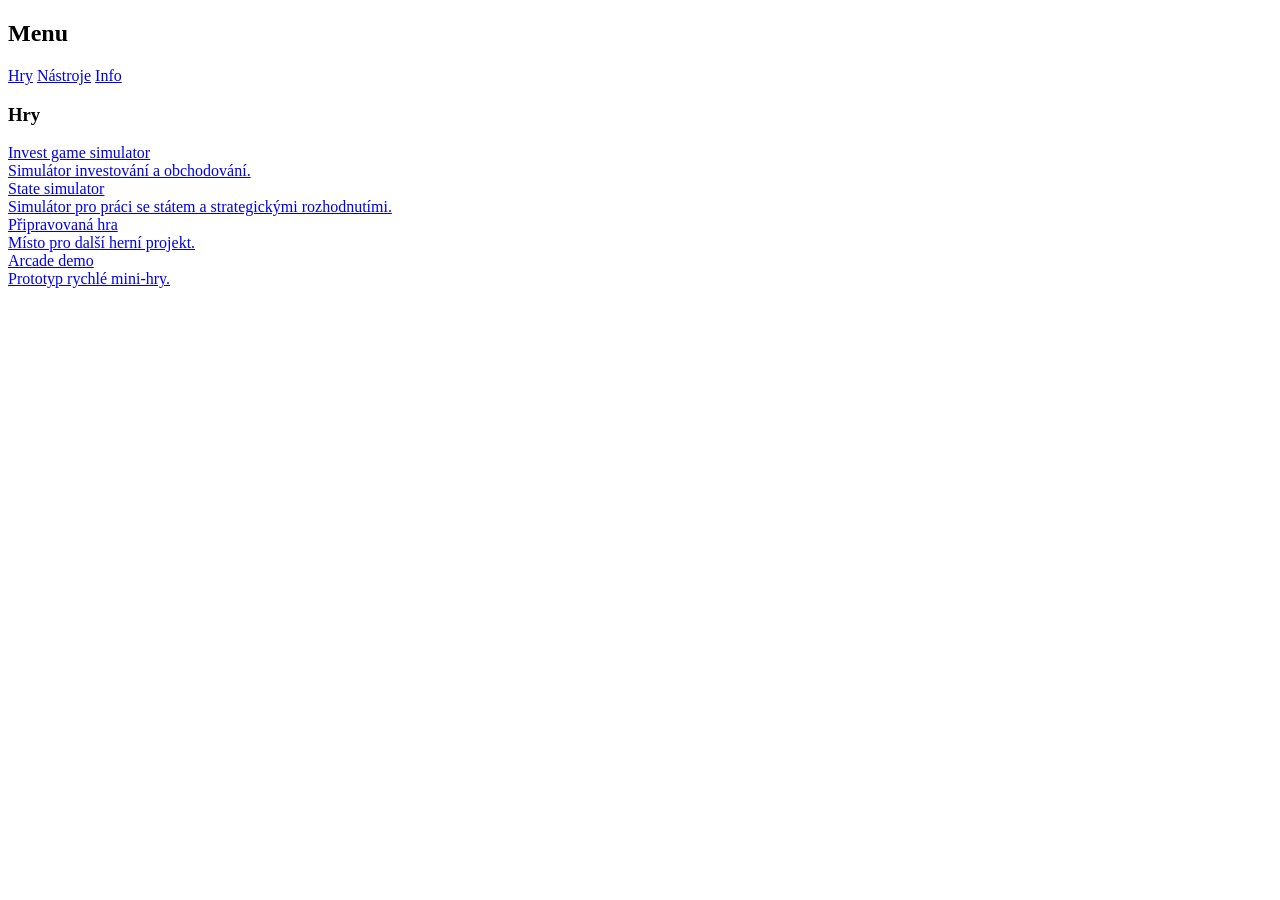
==== hry.html @ 790db349 "Add initial HTML structure for hry page" ====
<!DOCTYPE html>
<html lang="cs">
<head>
  <meta charset="UTF-8" />
  <meta name="viewport" content="width=device-width, initial-scale=1.0" />
  <title>KubaLabs | Hry</title>
  <link rel="stylesheet" href="styles.css" />
</head>
<body>
  <div class="layout">
    <aside class="sidebar" aria-label="Boční menu">
      <h2>Menu</h2>
      <a class="nav-btn active" href="hry.html">Hry</a>
      <a class="nav-btn" href="nastroje.html">Nástroje</a>
      <a class="nav-btn" href="index.html">Info</a>
    </aside>

    <div class="content">
      <section class="card" aria-label="Karta Hry">
        <h3>Hry</h3>
        <div class="tiles">
          <a class="tile" href="https://jakubmich97-droid.github.io/trading/" target="_blank" rel="noopener noreferrer">
            <div class="tile-title">Invest game simulator</div>
            <div class="tile-desc">Simulátor investování a obchodování.</div>
          </a>

          <a class="tile" href="https://jakubmich97-droid.github.io/state/" target="_blank" rel="noopener noreferrer">
            <div class="tile-title">State simulator</div>
            <div class="tile-desc">Simulátor pro práci se státem a strategickými rozhodnutími.</div>
          </a>

          <a class="tile" href="#" aria-disabled="true">
            <div class="tile-title">Připravovaná hra</div>
            <div class="tile-desc">Místo pro další herní projekt.</div>
          </a>

          <a class="tile" href="#" aria-disabled="true">
            <div class="tile-title">Arcade demo</div>
            <div class="tile-desc">Prototyp rychlé mini-hry.</div>
          </a>
        </div>
      </section>
    </div>
  </div>
</body>
</html>
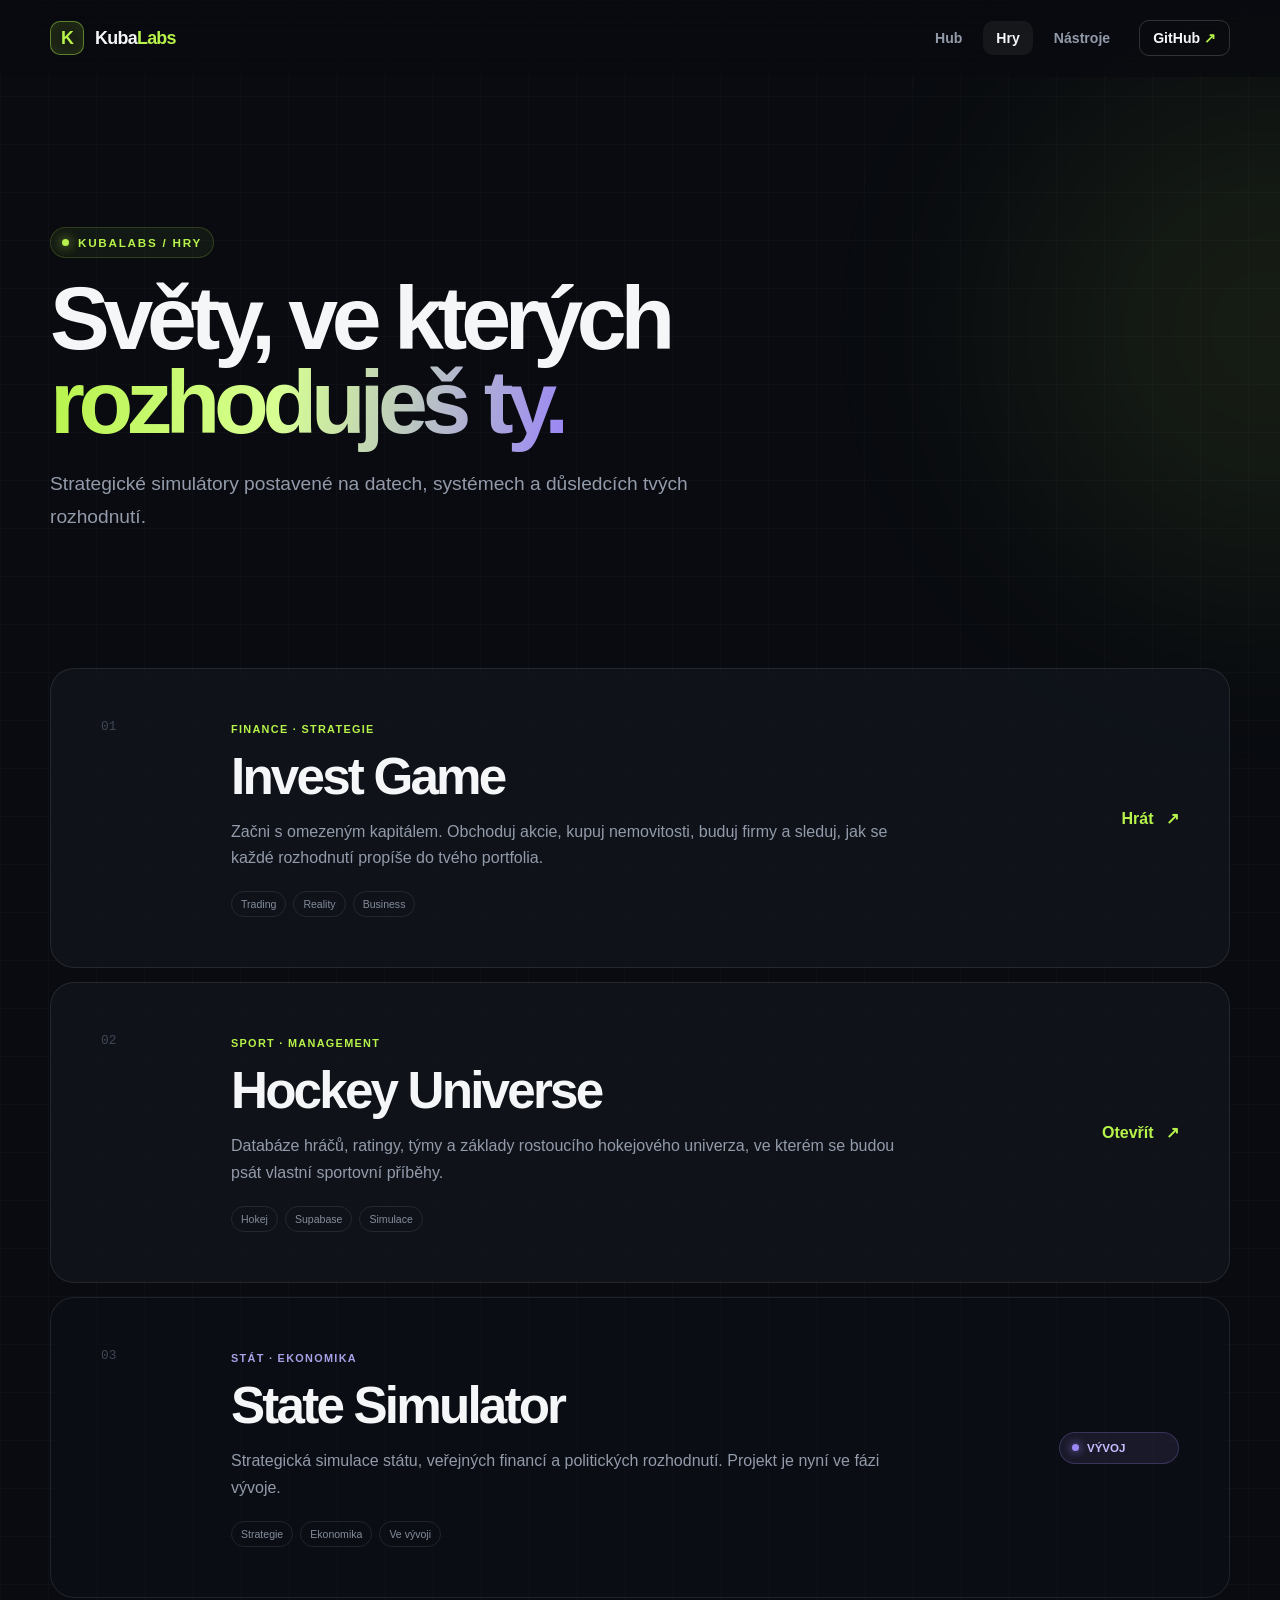
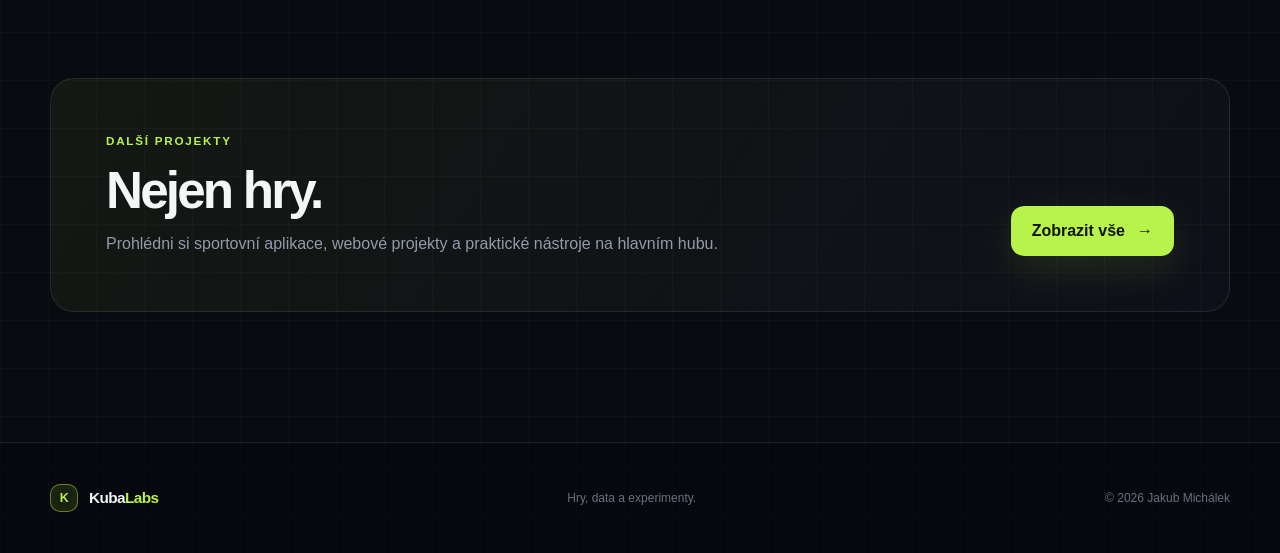
==== commit 946972b5: "Redesign the games showcase" ====
--- a/hry.html
+++ b/hry.html
@@ -1,46 +1,61 @@
 <!DOCTYPE html>
 <html lang="cs">
 <head>
-  <meta charset="UTF-8" />
-  <meta name="viewport" content="width=device-width, initial-scale=1.0" />
-  <title>KubaLabs | Hry</title>
-  <link rel="stylesheet" href="styles.css" />
+  <meta charset="UTF-8">
+  <meta name="viewport" content="width=device-width, initial-scale=1">
+  <meta name="theme-color" content="#090b10">
+  <meta name="description" content="Hry a simulátory z dílny KubaLabs.">
+  <title>KubaLabs | Hry a simulátory</title>
+  <link rel="icon" href="favicon.svg" type="image/svg+xml">
+  <link rel="manifest" href="site.webmanifest">
+  <link rel="stylesheet" href="styles.css">
+  <script src="app.js" defer></script>
 </head>
 <body>
-  <div class="layout">
-    <aside class="sidebar" aria-label="Boční menu">
-      <h2>Menu</h2>
-      <a class="nav-btn active" href="hry.html">Hry</a>
-      <a class="nav-btn" href="nastroje.html">Nástroje</a>
-      <a class="nav-btn" href="index.html">Info</a>
-    </aside>
+  <a class="skip-link" href="#main">Přeskočit na obsah</a>
+  <div class="ambient ambient-one" aria-hidden="true"></div>
+  <header class="site-header">
+    <div class="nav-shell">
+      <a class="brand" href="index.html"><span class="brand-mark">K</span><span>Kuba<span>Labs</span></span></a>
+      <button class="menu-toggle" type="button" aria-expanded="false" aria-controls="main-nav"><span></span><span></span><span></span><span class="sr-only">Otevřít menu</span></button>
+      <nav class="main-nav" id="main-nav" aria-label="Hlavní navigace">
+        <a href="index.html">Hub</a><a class="active" href="hry.html">Hry</a><a href="nastroje.html">Nástroje</a>
+        <a class="nav-github" href="https://github.com/jakubmich97-droid" target="_blank" rel="noopener noreferrer">GitHub <span>↗</span></a>
+      </nav>
+    </div>
+  </header>
 
-    <div class="content">
-      <section class="card" aria-label="Karta Hry">
-        <h3>Hry</h3>
-        <div class="tiles">
-          <a class="tile" href="https://jakubmich97-droid.github.io/trading/" target="_blank" rel="noopener noreferrer">
-            <div class="tile-title">Invest game simulator</div>
-            <div class="tile-desc">Simulátor investování a obchodování.</div>
-          </a>
+  <main id="main" class="subpage page-shell">
+    <section class="subpage-hero reveal">
+      <div class="eyebrow"><span class="status-dot"></span> KubaLabs / Hry</div>
+      <h1>Světy, ve kterých<br><span class="gradient-text">rozhoduješ ty.</span></h1>
+      <p>Strategické simulátory postavené na datech, systémech a důsledcích tvých rozhodnutí.</p>
+    </section>
 
-          <a class="tile" href="https://jakubmich97-droid.github.io/state/" target="_blank" rel="noopener noreferrer">
-            <div class="tile-title">State simulator</div>
-            <div class="tile-desc">Simulátor pro práci se státem a strategickými rozhodnutími.</div>
-          </a>
+    <section class="showcase-list">
+      <a class="showcase-card reveal" href="https://jakubmich97-droid.github.io/trading/" target="_blank" rel="noopener noreferrer">
+        <div class="showcase-number">01</div>
+        <div class="showcase-copy"><span>Finance · Strategie</span><h2>Invest Game</h2><p>Začni s omezeným kapitálem. Obchoduj akcie, kupuj nemovitosti, buduj firmy a sleduj, jak se každé rozhodnutí propíše do tvého portfolia.</p><div class="tag-list"><span>Trading</span><span>Reality</span><span>Business</span></div></div>
+        <div class="showcase-action">Hrát <span>↗</span></div>
+      </a>
+      <a class="showcase-card reveal" href="https://jakubmich97-droid.github.io/hokej_hra/" target="_blank" rel="noopener noreferrer">
+        <div class="showcase-number">02</div>
+        <div class="showcase-copy"><span>Sport · Management</span><h2>Hockey Universe</h2><p>Databáze hráčů, ratingy, týmy a základy rostoucího hokejového univerza, ve kterém se budou psát vlastní sportovní příběhy.</p><div class="tag-list"><span>Hokej</span><span>Supabase</span><span>Simulace</span></div></div>
+        <div class="showcase-action">Otevřít <span>↗</span></div>
+      </a>
+      <article class="showcase-card muted-card reveal">
+        <div class="showcase-number">03</div>
+        <div class="showcase-copy"><span>Stát · Ekonomika</span><h2>State Simulator</h2><p>Strategická simulace státu, veřejných financí a politických rozhodnutí. Projekt je nyní ve fázi vývoje.</p><div class="tag-list"><span>Strategie</span><span>Ekonomika</span><span>Ve vývoji</span></div></div>
+        <div class="development-pill"><span></span> Vývoj</div>
+      </article>
+    </section>
 
-          <a class="tile" href="#" aria-disabled="true">
-            <div class="tile-title">Připravovaná hra</div>
-            <div class="tile-desc">Místo pro další herní projekt.</div>
-          </a>
+    <section class="cta-band reveal">
+      <div><p class="section-kicker">Další projekty</p><h2>Nejen hry.</h2><p>Prohlédni si sportovní aplikace, webové projekty a praktické nástroje na hlavním hubu.</p></div>
+      <a class="button primary" href="index.html#projekty">Zobrazit vše <span>→</span></a>
+    </section>
+  </main>
 
-          <a class="tile" href="#" aria-disabled="true">
-            <div class="tile-title">Arcade demo</div>
-            <div class="tile-desc">Prototyp rychlé mini-hry.</div>
-          </a>
-        </div>
-      </section>
-    </div>
-  </div>
+  <footer class="site-footer"><div class="page-shell"><a class="brand compact" href="index.html"><span class="brand-mark">K</span><span>Kuba<span>Labs</span></span></a><p>Hry, data a experimenty.</p><span>© <span data-current-year>2026</span> Jakub Michálek</span></div></footer>
 </body>
 </html>
--- a/styles.css
+++ b/styles.css
@@ -0,0 +1,811 @@
+:root {
+  --bg: #090b10;
+  --bg-soft: #0e1118;
+  --panel: rgba(18, 22, 31, 0.82);
+  --panel-solid: #12161f;
+  --line: rgba(255, 255, 255, 0.09);
+  --line-strong: rgba(255, 255, 255, 0.16);
+  --text: #f4f6f8;
+  --muted: #939baa;
+  --green: #b7f34a;
+  --green-dark: #8fd121;
+  --violet: #9b87f5;
+  --blue: #52c7ff;
+  --orange: #ff9d57;
+  --danger: #ff7f8d;
+  --max: 1180px;
+  --radius: 24px;
+  --shadow: 0 30px 80px rgba(0, 0, 0, 0.35);
+}
+
+* { box-sizing: border-box; }
+html { scroll-behavior: smooth; }
+body {
+  margin: 0;
+  min-height: 100vh;
+  overflow-x: hidden;
+  background:
+    linear-gradient(rgba(255,255,255,.018) 1px, transparent 1px),
+    linear-gradient(90deg, rgba(255,255,255,.018) 1px, transparent 1px),
+    var(--bg);
+  background-size: 48px 48px;
+  color: var(--text);
+  font-family: Inter, ui-sans-serif, -apple-system, BlinkMacSystemFont, "Segoe UI", sans-serif;
+  -webkit-font-smoothing: antialiased;
+}
+
+a { color: inherit; }
+button, input { font: inherit; }
+button, a { -webkit-tap-highlight-color: transparent; }
+::selection { background: var(--green); color: #11140c; }
+
+.sr-only {
+  position: absolute;
+  width: 1px;
+  height: 1px;
+  padding: 0;
+  margin: -1px;
+  overflow: hidden;
+  clip: rect(0, 0, 0, 0);
+  white-space: nowrap;
+  border: 0;
+}
+
+.skip-link {
+  position: fixed;
+  z-index: 999;
+  top: 12px;
+  left: 12px;
+  padding: 10px 14px;
+  border-radius: 10px;
+  background: var(--green);
+  color: #0b0e08;
+  font-weight: 800;
+  transform: translateY(-150%);
+}
+.skip-link:focus { transform: translateY(0); }
+
+.page-shell, .nav-shell {
+  width: min(var(--max), calc(100% - 40px));
+  margin-inline: auto;
+}
+
+.ambient {
+  position: fixed;
+  z-index: -1;
+  width: 520px;
+  height: 520px;
+  border-radius: 50%;
+  filter: blur(120px);
+  opacity: .08;
+  pointer-events: none;
+}
+.ambient-one { top: 70px; right: -250px; background: var(--green); }
+.ambient-two { bottom: 0; left: -280px; background: var(--violet); }
+
+.site-header {
+  position: sticky;
+  z-index: 100;
+  top: 0;
+  border-bottom: 1px solid transparent;
+  background: rgba(9, 11, 16, .72);
+  backdrop-filter: blur(18px);
+  transition: border-color .25s ease;
+}
+.site-header.scrolled { border-color: var(--line); }
+.nav-shell {
+  min-height: 76px;
+  display: flex;
+  align-items: center;
+  justify-content: space-between;
+}
+.brand {
+  display: inline-flex;
+  align-items: center;
+  gap: 11px;
+  color: var(--text);
+  font-size: 1.12rem;
+  font-weight: 850;
+  letter-spacing: -.04em;
+  text-decoration: none;
+}
+.brand > span:last-child > span { color: var(--green); }
+.brand-mark {
+  width: 34px;
+  height: 34px;
+  display: grid;
+  place-items: center;
+  border: 1px solid rgba(183, 243, 74, .45);
+  border-radius: 10px;
+  background: rgba(183, 243, 74, .1);
+  color: var(--green);
+  font-weight: 900;
+  box-shadow: inset 0 0 14px rgba(183, 243, 74, .06);
+}
+.main-nav {
+  display: flex;
+  align-items: center;
+  gap: 8px;
+}
+.main-nav a {
+  padding: 9px 13px;
+  border-radius: 10px;
+  color: var(--muted);
+  font-size: .88rem;
+  font-weight: 700;
+  text-decoration: none;
+  transition: color .2s ease, background .2s ease;
+}
+.main-nav a:hover, .main-nav a.active {
+  background: rgba(255, 255, 255, .055);
+  color: var(--text);
+}
+.main-nav .nav-github {
+  margin-left: 8px;
+  border: 1px solid var(--line-strong);
+  color: var(--text);
+}
+.nav-github span { color: var(--green); }
+.menu-toggle {
+  width: 42px;
+  height: 42px;
+  display: none;
+  border: 1px solid var(--line);
+  border-radius: 12px;
+  background: var(--panel);
+  cursor: pointer;
+}
+.menu-toggle > span:not(.sr-only) {
+  width: 18px;
+  height: 2px;
+  display: block;
+  margin: 4px auto;
+  background: var(--text);
+  transition: transform .2s ease, opacity .2s ease;
+}
+
+.hero {
+  min-height: 690px;
+  display: grid;
+  grid-template-columns: 1.15fr .85fr;
+  gap: clamp(40px, 8vw, 100px);
+  align-items: center;
+  padding-block: 96px 120px;
+}
+.eyebrow, .section-kicker {
+  margin: 0 0 18px;
+  color: var(--green);
+  font-size: .73rem;
+  font-weight: 800;
+  letter-spacing: .15em;
+  text-transform: uppercase;
+}
+.eyebrow {
+  width: fit-content;
+  display: flex;
+  align-items: center;
+  gap: 9px;
+  padding: 8px 11px;
+  border: 1px solid rgba(183, 243, 74, .18);
+  border-radius: 999px;
+  background: rgba(183, 243, 74, .055);
+}
+.status-dot {
+  width: 7px;
+  height: 7px;
+  border-radius: 50%;
+  background: var(--green);
+  box-shadow: 0 0 12px var(--green);
+  animation: pulse 2s infinite;
+}
+@keyframes pulse { 50% { opacity: .45; box-shadow: 0 0 3px var(--green); } }
+
+h1, h2, h3, p { margin-top: 0; }
+.hero h1, .subpage-hero h1 {
+  margin-bottom: 24px;
+  font-size: clamp(3.1rem, 6.6vw, 6.2rem);
+  line-height: .94;
+  letter-spacing: -.07em;
+}
+.gradient-text {
+  color: transparent;
+  background: linear-gradient(100deg, var(--green) 0%, #d7ff91 44%, var(--violet) 100%);
+  background-clip: text;
+  -webkit-background-clip: text;
+}
+.hero-lead, .subpage-hero > p {
+  max-width: 650px;
+  margin-bottom: 34px;
+  color: var(--muted);
+  font-size: clamp(1.02rem, 1.6vw, 1.2rem);
+  line-height: 1.7;
+}
+.hero-actions {
+  display: flex;
+  flex-wrap: wrap;
+  gap: 12px;
+}
+.button {
+  min-height: 50px;
+  display: inline-flex;
+  align-items: center;
+  justify-content: center;
+  gap: 12px;
+  padding: 0 20px;
+  border: 1px solid transparent;
+  border-radius: 13px;
+  font-weight: 800;
+  text-decoration: none;
+  cursor: pointer;
+  transition: transform .2s ease, box-shadow .2s ease, border-color .2s ease;
+}
+.button:hover { transform: translateY(-2px); }
+.button.primary {
+  background: var(--green);
+  color: #111509;
+  box-shadow: 0 14px 40px rgba(183, 243, 74, .12);
+}
+.button.primary:hover { box-shadow: 0 16px 46px rgba(183, 243, 74, .22); }
+.button.ghost {
+  border-color: var(--line-strong);
+  background: rgba(255,255,255,.025);
+  color: var(--text);
+}
+.button:disabled { opacity: .38; cursor: not-allowed; transform: none; }
+
+.hero-console {
+  overflow: hidden;
+  border: 1px solid var(--line-strong);
+  border-radius: var(--radius);
+  background: rgba(15, 18, 26, .88);
+  box-shadow: var(--shadow);
+  transform: rotate(1.5deg);
+}
+.console-top {
+  min-height: 48px;
+  display: flex;
+  align-items: center;
+  gap: 18px;
+  padding: 0 17px;
+  border-bottom: 1px solid var(--line);
+  color: #697181;
+  font-family: "SFMono-Regular", Consolas, monospace;
+  font-size: .72rem;
+}
+.console-dots { display: flex; gap: 6px; }
+.console-dots span { width: 8px; height: 8px; border-radius: 50%; background: #343946; }
+.console-body {
+  padding: clamp(28px, 5vw, 52px);
+  font-family: "SFMono-Regular", Consolas, monospace;
+  font-size: clamp(.82rem, 1.3vw, 1rem);
+  line-height: 1.8;
+}
+.console-body p { margin-bottom: 0; }
+.code-muted { color: var(--violet); }
+.code-green { color: var(--green); }
+.code-violet { color: #c3b6ff; }
+.code-blue { color: var(--blue); }
+.code-indent { padding-left: 26px; }
+.console-divider { height: 1px; margin: 30px 0; background: var(--line); }
+.mini-stats { display: grid; grid-template-columns: repeat(3, 1fr); gap: 12px; }
+.mini-stats div { display: flex; flex-direction: column; gap: 2px; }
+.mini-stats strong { font-family: Inter, sans-serif; font-size: 1.8rem; letter-spacing: -.05em; }
+.mini-stats span { color: var(--muted); font-size: .7rem; }
+
+.project-section { padding-block: 100px; }
+.section-heading {
+  display: grid;
+  grid-template-columns: 1fr minmax(280px, 410px);
+  gap: 50px;
+  align-items: end;
+  margin-bottom: 42px;
+}
+.section-heading h2, .now-card h2, .about-section h2, .cta-band h2, .coming-grid h2 {
+  margin-bottom: 0;
+  font-size: clamp(2.1rem, 4vw, 3.9rem);
+  line-height: 1.03;
+  letter-spacing: -.055em;
+}
+.section-heading > p, .about-copy p, .coming-grid > p {
+  margin-bottom: 0;
+  color: var(--muted);
+  line-height: 1.7;
+}
+.project-controls {
+  display: flex;
+  align-items: center;
+  justify-content: space-between;
+  gap: 18px;
+  margin-bottom: 24px;
+}
+.filter-group { display: flex; flex-wrap: wrap; gap: 7px; }
+.filter-button {
+  padding: 9px 14px;
+  border: 1px solid var(--line);
+  border-radius: 999px;
+  background: transparent;
+  color: var(--muted);
+  font-size: .82rem;
+  font-weight: 750;
+  cursor: pointer;
+  transition: all .2s ease;
+}
+.filter-button:hover, .filter-button.active {
+  border-color: rgba(183,243,74,.3);
+  background: rgba(183,243,74,.09);
+  color: var(--green);
+}
+.search-box {
+  width: min(250px, 100%);
+  display: flex;
+  align-items: center;
+  gap: 10px;
+  padding: 0 13px;
+  border: 1px solid var(--line);
+  border-radius: 12px;
+  background: rgba(255,255,255,.025);
+}
+.search-box:focus-within { border-color: rgba(183,243,74,.45); }
+.search-box svg { width: 17px; fill: none; stroke: var(--muted); stroke-width: 1.8; }
+.search-box input {
+  width: 100%;
+  height: 42px;
+  border: 0;
+  outline: 0;
+  background: transparent;
+  color: var(--text);
+  font-size: .86rem;
+}
+.search-box input::placeholder { color: #626a78; }
+
+.project-grid {
+  display: grid;
+  grid-template-columns: repeat(3, 1fr);
+  gap: 16px;
+}
+.project-card {
+  min-width: 0;
+  overflow: hidden;
+  display: flex;
+  flex-direction: column;
+  border: 1px solid var(--line);
+  border-radius: 20px;
+  background: rgba(17, 21, 29, .76);
+  color: var(--text);
+  text-decoration: none;
+  transition: transform .25s ease, border-color .25s ease, box-shadow .25s ease;
+}
+.project-card.featured { grid-column: span 2; }
+.project-card:hover {
+  z-index: 2;
+  transform: translateY(-5px);
+  border-color: rgba(183,243,74,.25);
+  box-shadow: 0 24px 55px rgba(0,0,0,.26);
+}
+.project-card.is-hidden { display: none; }
+.card-visual {
+  position: relative;
+  min-height: 175px;
+  overflow: hidden;
+  display: grid;
+  place-items: center;
+  border-bottom: 1px solid var(--line);
+}
+.featured .card-visual { min-height: 210px; }
+.card-visual::before, .card-visual::after {
+  content: "";
+  position: absolute;
+  border-radius: 50%;
+}
+.card-visual::before { width: 180px; height: 180px; filter: blur(50px); opacity: .17; }
+.card-visual::after { inset: 0; border-radius: 0; background: radial-gradient(circle at center, transparent 0 1px, rgba(255,255,255,.04) 1.5px 2px, transparent 2.5px); background-size: 20px 20px; opacity: .3; }
+.visual-invest { background: #11170e; }
+.visual-invest::before { background: var(--green); }
+.visual-hockey { background: #0d1520; }
+.visual-hockey::before, .visual-ice::before { background: var(--blue); }
+.visual-football { background: #101810; }
+.visual-football::before, .visual-tennis::before { background: #89dd3f; }
+.visual-ice { background: #0d1820; }
+.visual-tennis { background: #17190d; }
+.visual-schedule { background: #17131f; }
+.visual-schedule::before { background: var(--violet); }
+.visual-mwm { background: #1b0e0c; }
+.visual-mwm::before, .visual-food::before { background: var(--orange); }
+.visual-food { background: #1a100d; }
+.project-index {
+  position: absolute;
+  z-index: 2;
+  top: 15px;
+  left: 16px;
+  color: rgba(255,255,255,.35);
+  font-family: Consolas, monospace;
+  font-size: .72rem;
+}
+.visual-icon {
+  position: relative;
+  z-index: 2;
+  width: 70px;
+  fill: none;
+  stroke: var(--green);
+  stroke-width: 2.1;
+  stroke-linecap: round;
+  stroke-linejoin: round;
+  filter: drop-shadow(0 0 18px rgba(183,243,74,.23));
+}
+.visual-schedule .visual-icon { stroke: #c2b6ff; }
+.sport-glyph {
+  position: relative;
+  z-index: 2;
+  font-size: 3.3rem;
+  filter: saturate(.9) drop-shadow(0 9px 18px rgba(0,0,0,.25));
+}
+.sport-glyph.ball {
+  width: 58px;
+  height: 58px;
+  overflow: hidden;
+  display: grid;
+  place-items: center;
+  border-radius: 50%;
+  background: #c9fa4c;
+  color: #c9fa4c;
+  box-shadow: inset -8px -7px 0 rgba(0,0,0,.12), 0 0 28px rgba(201,250,76,.2);
+}
+.sport-glyph.ball::before, .sport-glyph.ball::after {
+  content: "";
+  position: absolute;
+  width: 68px;
+  height: 30px;
+  border: 2px solid white;
+  border-radius: 50%;
+}
+.sport-glyph.ball::before { left: -39px; }
+.sport-glyph.ball::after { right: -39px; }
+.word-glyph {
+  position: relative;
+  z-index: 2;
+  color: #ff8b55;
+  font-size: 2.4rem;
+  font-weight: 950;
+  letter-spacing: -.08em;
+}
+.card-label {
+  position: absolute;
+  z-index: 2;
+  right: 15px;
+  bottom: 14px;
+  padding: 6px 9px;
+  border: 1px solid rgba(183,243,74,.2);
+  border-radius: 999px;
+  background: rgba(9,11,16,.72);
+  color: var(--green);
+  font-size: .64rem;
+  font-weight: 800;
+  letter-spacing: .05em;
+  text-transform: uppercase;
+}
+.card-content {
+  flex: 1;
+  display: flex;
+  flex-direction: column;
+  padding: 20px;
+}
+.card-meta { display: flex; align-items: center; justify-content: space-between; gap: 12px; margin-bottom: 14px; }
+.card-meta > span:first-child { color: var(--muted); font-size: .7rem; font-weight: 700; letter-spacing: .08em; text-transform: uppercase; }
+.live-badge, .local-badge {
+  display: inline-flex;
+  align-items: center;
+  gap: 5px;
+  padding: 4px 7px;
+  border-radius: 999px;
+  font-size: .59rem;
+  font-weight: 850;
+  letter-spacing: .05em;
+  text-transform: uppercase;
+}
+.live-badge { background: rgba(183,243,74,.1); color: var(--green); }
+.live-badge::before { content: ""; width: 5px; height: 5px; border-radius: 50%; background: var(--green); }
+.local-badge { background: rgba(155,135,245,.12); color: #c6baff; }
+.card-content h3 { margin-bottom: 9px; font-size: 1.35rem; letter-spacing: -.035em; }
+.card-content p { margin-bottom: 23px; color: var(--muted); font-size: .86rem; line-height: 1.6; }
+.card-footer {
+  margin-top: auto;
+  display: flex;
+  align-items: center;
+  justify-content: space-between;
+  padding-top: 15px;
+  border-top: 1px solid var(--line);
+  font-size: .79rem;
+  font-weight: 800;
+}
+.arrow { color: var(--green); font-size: 1.1rem; transition: transform .2s ease; }
+.project-card:hover .arrow { transform: translate(2px, -2px); }
+.empty-state { padding: 70px 20px; color: var(--muted); text-align: center; }
+
+.now-section { padding-block: 40px 100px; }
+.now-card {
+  position: relative;
+  overflow: hidden;
+  min-height: 260px;
+  display: flex;
+  align-items: flex-end;
+  justify-content: space-between;
+  gap: 40px;
+  padding: clamp(28px, 5vw, 56px);
+  border: 1px solid rgba(155,135,245,.18);
+  border-radius: var(--radius);
+  background:
+    radial-gradient(circle at 85% 20%, rgba(155,135,245,.14), transparent 32%),
+    linear-gradient(130deg, #11131b, #0f1118);
+}
+.now-card::after {
+  content: "STATE";
+  position: absolute;
+  top: -24px;
+  right: 8%;
+  color: rgba(255,255,255,.025);
+  font-size: clamp(6rem, 16vw, 13rem);
+  font-weight: 950;
+  letter-spacing: -.09em;
+}
+.now-card > * { position: relative; z-index: 1; }
+.now-card h2 { margin-bottom: 14px; }
+.now-card p:not(.section-kicker) { max-width: 630px; margin-bottom: 0; color: var(--muted); line-height: 1.7; }
+.development-pill {
+  flex: none;
+  display: inline-flex;
+  align-items: center;
+  gap: 8px;
+  padding: 9px 12px;
+  border: 1px solid rgba(155,135,245,.24);
+  border-radius: 999px;
+  background: rgba(155,135,245,.1);
+  color: #c7bdff;
+  font-size: .72rem;
+  font-weight: 800;
+  text-transform: uppercase;
+}
+.development-pill span { width: 7px; height: 7px; border-radius: 50%; background: var(--violet); box-shadow: 0 0 10px var(--violet); }
+
+.about-section {
+  display: grid;
+  grid-template-columns: 1.1fr .9fr;
+  gap: clamp(50px, 10vw, 130px);
+  padding-block: 80px 150px;
+}
+.about-copy { padding-top: 30px; }
+.about-copy p { margin-bottom: 24px; }
+.about-copy a { color: var(--green); font-size: .9rem; font-weight: 800; text-decoration: none; }
+.about-copy a span { display: inline-block; margin-left: 6px; transition: transform .2s ease; }
+.about-copy a:hover span { transform: translate(2px,-2px); }
+
+.site-footer { border-top: 1px solid var(--line); background: rgba(5,7,10,.5); }
+.site-footer .page-shell {
+  min-height: 110px;
+  display: flex;
+  align-items: center;
+  justify-content: space-between;
+  gap: 24px;
+  color: #697180;
+  font-size: .75rem;
+}
+.brand.compact { font-size: .96rem; }
+.brand.compact .brand-mark { width: 28px; height: 28px; font-size: .78rem; }
+.site-footer p { margin: 0; }
+
+/* Subpages */
+.subpage { padding-block: 80px 130px; }
+.subpage-hero { max-width: 890px; padding: 70px 0 100px; }
+.subpage-hero h1 { font-size: clamp(3rem, 7vw, 6rem); }
+.showcase-list { display: grid; gap: 14px; }
+.showcase-card {
+  min-height: 250px;
+  display: grid;
+  grid-template-columns: 100px 1fr 120px;
+  gap: 30px;
+  align-items: center;
+  padding: clamp(26px, 5vw, 50px);
+  border: 1px solid var(--line);
+  border-radius: var(--radius);
+  background: rgba(17,21,29,.78);
+  text-decoration: none;
+  transition: border-color .25s ease, transform .25s ease;
+}
+.showcase-card:hover { transform: translateY(-3px); border-color: rgba(183,243,74,.25); }
+.showcase-number { align-self: start; color: #414856; font-family: Consolas, monospace; font-size: .8rem; }
+.showcase-copy > span { color: var(--green); font-size: .68rem; font-weight: 800; letter-spacing: .12em; text-transform: uppercase; }
+.showcase-copy h2 { margin: 10px 0 13px; font-size: clamp(2rem, 4vw, 3.2rem); letter-spacing: -.055em; }
+.showcase-copy p { max-width: 680px; margin-bottom: 20px; color: var(--muted); line-height: 1.65; }
+.tag-list { display: flex; flex-wrap: wrap; gap: 7px; }
+.tag-list span { padding: 6px 9px; border: 1px solid var(--line); border-radius: 999px; color: #858d9b; font-size: .66rem; }
+.showcase-action { justify-self: end; color: var(--green); font-weight: 800; }
+.showcase-action span { margin-left: 8px; }
+.muted-card { background: rgba(13,16,22,.6); }
+.muted-card:hover { transform: none; border-color: var(--line); }
+.muted-card .showcase-copy > span { color: #aaa0e8; }
+.cta-band {
+  margin-top: 80px;
+  display: flex;
+  align-items: flex-end;
+  justify-content: space-between;
+  gap: 50px;
+  padding: clamp(30px, 5vw, 55px);
+  border: 1px solid var(--line);
+  border-radius: var(--radius);
+  background: linear-gradient(120deg, rgba(183,243,74,.06), rgba(155,135,245,.04));
+}
+.cta-band h2 { margin-bottom: 13px; }
+.cta-band p:not(.section-kicker) { max-width: 620px; margin-bottom: 0; color: var(--muted); line-height: 1.6; }
+
+/* Tools */
+.tool-feature {
+  display: grid;
+  grid-template-columns: 1fr .85fr;
+  gap: clamp(40px, 8vw, 90px);
+  align-items: center;
+  padding: clamp(30px, 6vw, 70px);
+  border: 1px solid var(--line);
+  border-radius: var(--radius);
+  background: rgba(17,21,29,.78);
+}
+.tool-feature-copy h2 { margin: 10px 0 18px; font-size: clamp(2rem, 4vw, 3.5rem); line-height: 1.05; letter-spacing: -.055em; }
+.tool-feature-copy > p { color: var(--muted); line-height: 1.7; }
+.feature-list { display: grid; gap: 12px; margin: 26px 0 32px; padding: 0; list-style: none; color: #c5cad2; font-size: .9rem; }
+.feature-list span { margin-right: 8px; color: var(--green); }
+.tool-preview {
+  overflow: hidden;
+  border: 1px solid var(--line-strong);
+  border-radius: 18px;
+  background: #0b0e14;
+  box-shadow: 0 25px 55px rgba(0,0,0,.3);
+  transform: rotate(1.2deg);
+}
+.preview-header { display: flex; justify-content: space-between; padding: 15px 17px; border-bottom: 1px solid var(--line); color: #626a78; font: .7rem Consolas, monospace; }
+.preview-match { display: grid; grid-template-columns: 1fr 35px 1fr; align-items: center; gap: 8px; padding: 17px; border-bottom: 1px solid var(--line); font-size: .8rem; }
+.preview-match:last-child { border: 0; }
+.preview-match span:last-child { text-align: right; }
+.preview-match strong { color: var(--green); font: .65rem Consolas, monospace; text-align: center; }
+.coming-grid { display: grid; grid-template-columns: 1fr .8fr; gap: 60px; align-items: end; padding: 120px 0 30px; }
+
+/* Generator */
+.generator-page { padding-block: 48px 120px; }
+.breadcrumb { display: flex; gap: 10px; margin: 12px 0 55px; color: #626a78; font-size: .75rem; }
+.breadcrumb a { color: var(--muted); text-decoration: none; }
+.generator-heading { display: flex; align-items: flex-end; justify-content: space-between; gap: 30px; margin-bottom: 40px; }
+.generator-heading h1 { margin-bottom: 14px; font-size: clamp(2.4rem, 5vw, 4.8rem); line-height: 1; letter-spacing: -.06em; }
+.generator-heading > div:first-child > p:last-child { max-width: 660px; margin-bottom: 0; color: var(--muted); line-height: 1.6; }
+.generator-step { display: flex; align-items: center; gap: 12px; color: var(--muted); font-size: .7rem; line-height: 1.3; text-transform: uppercase; }
+.generator-step strong { color: var(--green); font-size: 3rem; letter-spacing: -.06em; }
+.generator-card { overflow: hidden; border: 1px solid var(--line); border-radius: var(--radius); background: rgba(17,21,29,.82); box-shadow: var(--shadow); }
+.generator-controls {
+  display: grid;
+  grid-template-columns: 1fr 260px;
+  gap: 30px;
+  align-items: end;
+  padding: 30px;
+  border-bottom: 1px solid var(--line);
+}
+.control-heading, .panel-heading { display: flex; align-items: flex-start; gap: 14px; }
+.control-heading > span, .panel-heading > span { color: var(--green); font: .7rem Consolas, monospace; }
+.control-heading h2, .panel-heading h2 { margin-bottom: 5px; font-size: 1.05rem; }
+.control-heading p, .panel-heading p { margin-bottom: 0; color: var(--muted); font-size: .75rem; }
+.number-field { display: grid; gap: 8px; }
+.number-field > span { color: var(--muted); font-size: .7rem; font-weight: 750; text-transform: uppercase; }
+.number-field input, .team-input-row input {
+  width: 100%;
+  border: 1px solid var(--line-strong);
+  border-radius: 11px;
+  outline: 0;
+  background: #0b0e14;
+  color: var(--text);
+  transition: border-color .2s ease, box-shadow .2s ease;
+}
+.number-field input { height: 49px; padding: 0 14px; }
+.number-field input:focus, .team-input-row input:focus { border-color: rgba(183,243,74,.5); box-shadow: 0 0 0 3px rgba(183,243,74,.07); }
+.form-message { grid-column: 1 / -1; min-height: 1px; margin: -12px 0 0; color: var(--muted); font-size: .78rem; }
+.form-message:empty { display: none; }
+.form-message[data-type="error"] { color: var(--danger); }
+.form-message[data-type="success"] { color: var(--green); }
+.generator-workspace { display: grid; grid-template-columns: minmax(260px, .68fr) minmax(380px, 1.32fr); min-height: 420px; }
+.team-panel, .schedule-panel { min-width: 0; padding: 30px; }
+.team-panel { border-right: 1px solid var(--line); }
+.team-list, #schedulePanel { margin-top: 24px; }
+.team-list { display: grid; grid-template-columns: repeat(2, 1fr); gap: 8px; }
+.team-input-row { display: grid; grid-template-columns: 35px 1fr; align-items: center; gap: 8px; }
+.team-input-row > span { color: #525a67; font: .67rem Consolas, monospace; }
+.team-input-row input { height: 42px; padding: 0 11px; font-size: .82rem; }
+.panel-placeholder { min-height: 180px; display: grid; place-items: center; border: 1px dashed var(--line-strong); border-radius: 14px; color: #555d6a; font-size: .78rem; text-align: center; }
+.round-grid { display: grid; grid-template-columns: repeat(2, 1fr); gap: 10px; }
+.round-card { overflow: hidden; border: 1px solid var(--line); border-radius: 12px; background: #0c0f15; }
+.round-card h3 { margin: 0; padding: 11px 13px; border-bottom: 1px solid var(--line); color: var(--green); font-size: .74rem; }
+.round-card ul { margin: 0; padding: 6px 13px; list-style: none; }
+.round-card li { display: grid; grid-template-columns: 1fr 24px 1fr; gap: 6px; align-items: center; padding: 7px 0; border-bottom: 1px solid rgba(255,255,255,.045); color: #c5cad2; font-size: .72rem; }
+.round-card li:last-child { border: 0; }
+.round-card li span:last-child { text-align: right; }
+.round-card li b { color: #5a6270; font: .6rem Consolas, monospace; text-align: center; text-transform: uppercase; }
+.generator-actions { display: flex; align-items: center; gap: 12px; padding: 22px 30px; border-top: 1px solid var(--line); }
+.text-button { margin-left: auto; border: 0; background: none; color: var(--muted); font-size: .78rem; cursor: pointer; }
+.text-button:hover { color: var(--danger); }
+
+.reveal { opacity: 0; transform: translateY(18px); transition: opacity .65s ease, transform .65s ease; }
+.reveal.visible { opacity: 1; transform: translateY(0); }
+@media (prefers-reduced-motion: reduce) {
+  html { scroll-behavior: auto; }
+  *, *::before, *::after { animation-duration: .01ms !important; animation-iteration-count: 1 !important; transition-duration: .01ms !important; }
+  .reveal { opacity: 1; transform: none; }
+}
+
+@media (max-width: 980px) {
+  .hero { grid-template-columns: 1fr; min-height: auto; padding-block: 80px 100px; }
+  .hero-copy { max-width: 780px; }
+  .hero-console { width: min(600px, 100%); transform: none; }
+  .project-grid { grid-template-columns: repeat(2, 1fr); }
+  .project-card.featured { grid-column: span 2; }
+  .tool-feature { grid-template-columns: 1fr; }
+  .tool-preview { width: min(540px, 100%); transform: none; }
+  .generator-workspace { grid-template-columns: 1fr; }
+  .team-panel { border-right: 0; border-bottom: 1px solid var(--line); }
+}
+
+@media (max-width: 760px) {
+  .page-shell, .nav-shell { width: min(100% - 28px, var(--max)); }
+  .nav-shell { min-height: 68px; }
+  .menu-toggle { display: block; }
+  .main-nav {
+    position: absolute;
+    top: calc(100% + 1px);
+    left: 14px;
+    right: 14px;
+    display: none;
+    align-items: stretch;
+    flex-direction: column;
+    padding: 10px;
+    border: 1px solid var(--line);
+    border-radius: 15px;
+    background: rgba(12,15,21,.98);
+    box-shadow: 0 20px 45px rgba(0,0,0,.4);
+  }
+  .main-nav.open { display: flex; }
+  .main-nav .nav-github { margin-left: 0; }
+  .menu-toggle[aria-expanded="true"] > span:nth-child(1) { transform: translateY(6px) rotate(45deg); }
+  .menu-toggle[aria-expanded="true"] > span:nth-child(2) { opacity: 0; }
+  .menu-toggle[aria-expanded="true"] > span:nth-child(3) { transform: translateY(-6px) rotate(-45deg); }
+  .hero { gap: 55px; padding-block: 64px 82px; }
+  .hero h1, .subpage-hero h1 { font-size: clamp(2.8rem, 14vw, 4.5rem); }
+  .section-heading, .about-section, .coming-grid { grid-template-columns: 1fr; gap: 24px; }
+  .section-heading { align-items: start; }
+  .project-controls { align-items: stretch; flex-direction: column; }
+  .search-box { width: 100%; }
+  .project-grid { grid-template-columns: 1fr; }
+  .project-card.featured { grid-column: auto; }
+  .featured .card-visual { min-height: 175px; }
+  .now-card { align-items: flex-start; flex-direction: column; }
+  .about-section { padding-block: 55px 100px; }
+  .site-footer .page-shell { align-items: flex-start; flex-direction: column; padding-block: 28px; }
+  .subpage { padding-block: 35px 90px; }
+  .subpage-hero { padding: 45px 0 70px; }
+  .showcase-card { grid-template-columns: 1fr; gap: 20px; }
+  .showcase-action { justify-self: start; }
+  .cta-band { align-items: flex-start; flex-direction: column; }
+  .generator-heading { align-items: flex-start; flex-direction: column; }
+  .generator-step { display: none; }
+  .generator-controls { grid-template-columns: 1fr; }
+  .form-message { margin-top: 0; }
+  .generator-actions { align-items: stretch; flex-direction: column; }
+  .text-button { margin: 8px 0 0; }
+}
+
+@media (max-width: 520px) {
+  .hero h1, .subpage-hero h1 { letter-spacing: -.065em; }
+  .hero-actions .button { width: 100%; }
+  .console-body { padding: 25px 20px; }
+  .mini-stats strong { font-size: 1.45rem; }
+  .project-section { padding-block: 75px; }
+  .filter-group { display: grid; grid-template-columns: repeat(3, 1fr); }
+  .filter-button { padding-inline: 8px; }
+  .card-content { padding: 18px; }
+  .tool-feature { padding: 24px 19px; }
+  .generator-card { border-radius: 18px; }
+  .generator-controls, .team-panel, .schedule-panel { padding: 22px 18px; }
+  .team-list, .round-grid { grid-template-columns: 1fr; }
+  .generator-actions { padding: 20px 18px; }
+}
